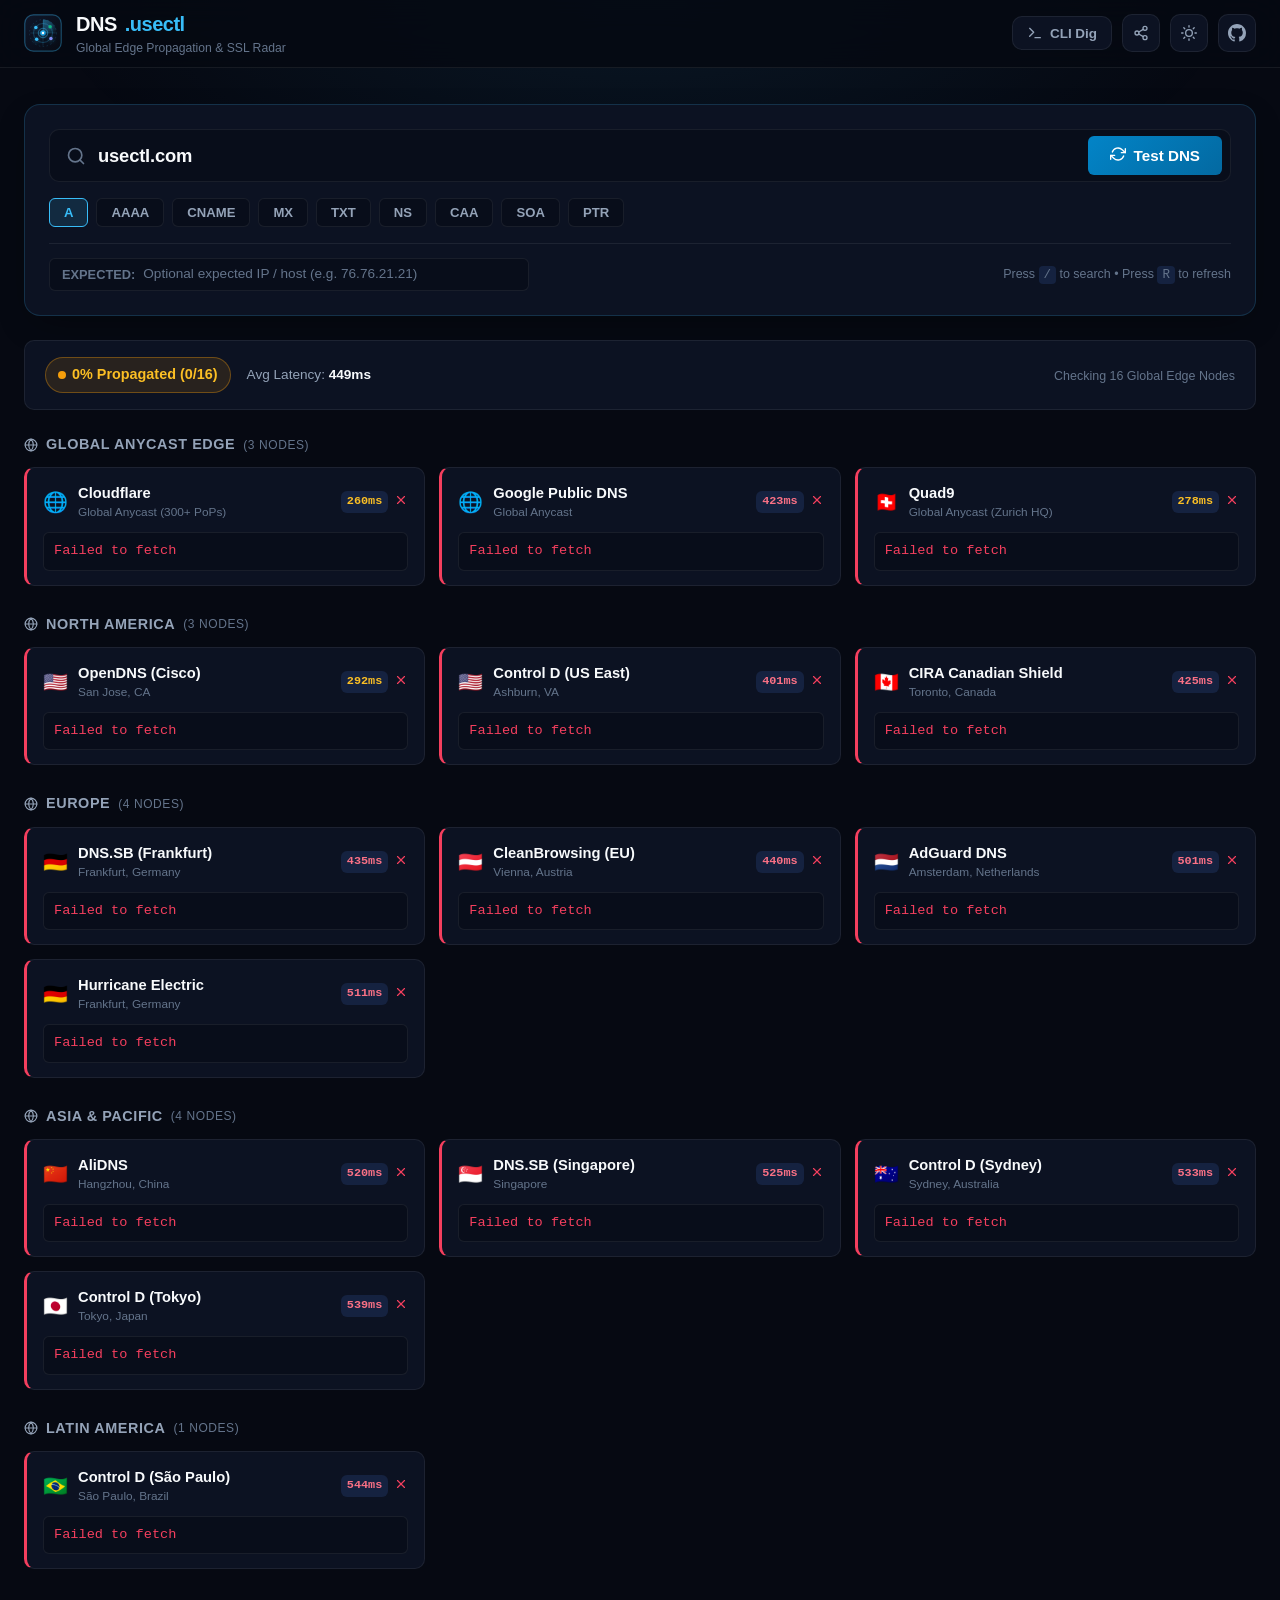
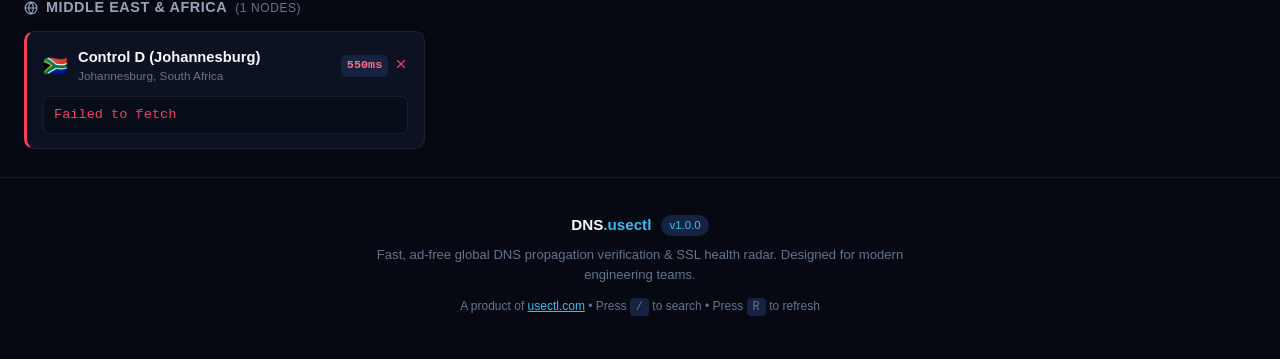
==== index.html @ 8febd4ed "feat: initial release of dns.usectl.com global DNS & SSL edge radar" ====
<!DOCTYPE html>
<html lang="en" data-theme="dark">
<head>
  <meta charset="UTF-8" />
  <meta name="viewport" content="width=device-width, initial-scale=1.0" />
  <meta http-equiv="X-UA-Compatible" content="IE=edge" />

  <!-- Primary Meta Tags -->
  <title>DNS.usectl.com ⚡ Global Edge DNS &amp; SSL Propagation Radar</title>
  <meta name="title" content="DNS.usectl.com ⚡ Global Edge DNS &amp; SSL Propagation Radar" />
  <meta name="description" content="Check global DNS propagation across 20+ edge resolvers in real-time. Ad-free, sub-200ms latency, A/AAAA/CNAME/MX/TXT support, expected value diffing, and SSL certificate health by usectl." />
  <meta name="keywords" content="dns propagation checker, global dns radar, doh client, whatsmydns alternative, ssl certificate checker, dnssec validator, dig online, usectl, devops tools" />
  <meta name="author" content="usectl" />
  <meta name="robots" content="index, follow, max-image-preview:large, max-snippet:-1, max-video-preview:-1" />
  <link rel="canonical" href="https://dns.usectl.com/" />

  <!-- Open Graph / Facebook / LinkedIn / Discord / Slack -->
  <meta property="og:type" content="website" />
  <meta property="og:url" content="https://dns.usectl.com/" />
  <meta property="og:site_name" content="DNS.usectl.com" />
  <meta property="og:title" content="DNS.usectl.com ⚡ Global Edge DNS &amp; SSL Propagation Radar" />
  <meta property="og:description" content="Ad-free, real-time global DNS propagation radar across 20+ edge resolvers with expected record diffing and SSL certificate monitoring." />
  <meta property="og:image" content="https://dns.usectl.com/og-image.png" />
  <meta property="og:image:secure_url" content="https://dns.usectl.com/og-image.png" />
  <meta property="og:image:type" content="image/png" />
  <meta property="og:image:width" content="1200" />
  <meta property="og:image:height" content="630" />
  <meta property="og:image:alt" content="DNS.usectl.com - Global Edge DNS &amp; SSL Radar" />
  <meta property="og:locale" content="en_US" />

  <!-- Twitter / X Cards -->
  <meta name="twitter:card" content="summary_large_image" />
  <meta name="twitter:url" content="https://dns.usectl.com/" />
  <meta name="twitter:site" content="@usectl" />
  <meta name="twitter:creator" content="@usectl" />
  <meta name="twitter:title" content="DNS.usectl.com ⚡ Global Edge DNS &amp; SSL Propagation Radar" />
  <meta name="twitter:description" content="Ad-free, real-time global DNS propagation radar across 20+ edge resolvers with expected record diffing and SSL certificate monitoring." />
  <meta name="twitter:image" content="https://dns.usectl.com/og-image.png" />
  <meta name="twitter:image:alt" content="DNS.usectl.com - Global Edge DNS &amp; SSL Radar" />

  <!-- Machine-Readable & AI Manifests -->
  <link rel="alternate" type="text/plain" href="https://dns.usectl.com/llms.txt" title="LLM Context Brief" />
  <link rel="alternate" type="text/markdown" href="https://dns.usectl.com/llms-full.txt" title="LLM Full Dataset" />
  <link rel="sitemap" type="application/xml" href="https://dns.usectl.com/sitemap.xml" />

  <!-- Schema.org JSON-LD Structured Data -->
  <script type="application/ld+json">
  {
    "@context": "https://schema.org",
    "@type": "WebApplication",
    "name": "DNS.usectl.com",
    "alternateName": "DNS Propagation Radar",
    "url": "https://dns.usectl.com/",
    "applicationCategory": "DeveloperApplication",
    "operatingSystem": "All",
    "description": "Zero-bloat global DNS propagation checker and SSL certificate health radar across 20+ edge resolvers worldwide.",
    "browserRequirements": "Requires JavaScript. Requires HTML5.",
    "offers": {
      "@type": "Offer",
      "price": "0",
      "priceCurrency": "USD"
    },
    "creator": {
      "@type": "Organization",
      "name": "usectl",
      "url": "https://usectl.com"
    }
  }
  </script>

  <!-- Theme & Mobile Icons -->
  <meta name="theme-color" media="(prefers-color-scheme: light)" content="#f8fafc" />
  <meta name="theme-color" media="(prefers-color-scheme: dark)" content="#060912" />
  <link rel="icon" type="image/svg+xml" href="./favicon.svg" />

  <!-- Stylesheets -->
  <link rel="stylesheet" href="./css/styles.css?v=1.0.0" />
  <link rel="stylesheet" href="./css/components.css?v=1.0.0" />
  <link rel="stylesheet" href="./css/animations.css?v=1.0.0" />
</head>
<body>
  <!-- Ambient Gradient Background -->
  <div class="bg-ambient-glow"></div>

  <!-- Noscript Fallback for Non-JS Parsers -->
  <noscript>
    <div style="max-width: 800px; margin: 40px auto; padding: 24px; font-family: sans-serif; line-height: 1.6;">
      <h1>DNS.usectl.com ⚡ Global Edge DNS &amp; SSL Radar</h1>
      <p>
        Real-time global DNS propagation radar across 20+ edge resolvers worldwide (Cloudflare, Google Public DNS, Quad9, OpenDNS, Control D, DNS.SB, and AdGuard).
        Supports A, AAAA, CNAME, MX, TXT, NS, CAA, SOA, and PTR records with expected value diffing and SSL certificate health checks.
      </p>
      <p>Part of the <a href="https://usectl.com">usectl.com</a> developer infrastructure suite.</p>
    </div>
  </noscript>

  <!-- Mount: Header Navigation -->
  <div id="header-mount"></div>

  <!-- Mount: Hero Search & Record Types -->
  <div id="search-mount"></div>

  <!-- Mount: Global Consensus Summary Bar -->
  <div id="consensus-mount"></div>

  <!-- Mount: Regional Resolver Grid -->
  <main class="main-content" id="grid-mount"></main>

  <!-- Mount: Modals (CLI & SSL Details) -->
  <div id="modal-mount"></div>

  <!-- Site Footer -->
  <footer style="margin-top: auto; border-top: 1px solid var(--border-subtle); padding: 36px 0 44px; text-align: center; font-size: 0.82rem; color: var(--text-dim); position: relative; z-index: 10;">
    <div class="container" style="display: flex; flex-direction: column; align-items: center; gap: 8px;">
      <div style="display: flex; align-items: center; gap: 10px;">
        <span style="font-weight: 800; color: var(--text-main); font-size: 0.95rem;">DNS<span style="color: var(--brand-cyan);">.usectl</span></span>
        <span style="background: var(--bg-surface); padding: 2px 8px; border-radius: 9999px; font-size: 0.72rem; color: var(--brand-cyan);">v1.0.0</span>
      </div>
      <p style="max-width: 540px; line-height: 1.5;">
        Fast, ad-free global DNS propagation verification &amp; SSL health radar. Designed for modern engineering teams.
      </p>
      <div style="font-size: 0.75rem; color: var(--text-dim); margin-top: 4px;">
        A product of <a href="https://usectl.com" target="_blank" rel="noopener" style="color: var(--brand-cyan); text-decoration: underline;">usectl.com</a> &bull; Press <kbd style="background: var(--bg-surface); padding: 2px 6px; border-radius: 4px; font-family: var(--font-mono);">/</kbd> to search &bull; Press <kbd style="background: var(--bg-surface); padding: 2px 6px; border-radius: 4px; font-family: var(--font-mono);">R</kbd> to refresh
      </div>
    </div>
  </footer>

  <!-- App Entrypoint -->
  <script type="module" src="./js/app.js?v=1.0.0"></script>
</body>
</html>
---- css/styles.css ----
/**
 * DNS.usectl.com - Design System Tokens & Base Styles
 */
:root {
  /* Color Palette - Dark Theme Default */
  --bg-page: #060912;
  --bg-card: #0c1222;
  --bg-card-hover: #111b33;
  --bg-surface: #152240;
  --bg-input: #080d1a;
  
  --border-subtle: rgba(255, 255, 255, 0.07);
  --border-color: rgba(56, 189, 248, 0.18);
  --border-focus: #38bdf8;
  
  /* Text */
  --text-main: #f8fafc;
  --text-muted: #94a3b8;
  --text-dim: #64748b;
  
  /* Brand & Accents */
  --brand-cyan: #38bdf8;
  --brand-cyan-glow: rgba(56, 189, 248, 0.25);
  --brand-indigo: #818cf8;
  --brand-emerald: #10b981;
  --brand-amber: #f59e0b;
  --brand-rose: #f43f5e;
  
  /* Status Indicators */
  --status-synced-bg: rgba(16, 185, 129, 0.12);
  --status-synced-border: rgba(16, 185, 129, 0.35);
  --status-synced-text: #34d399;
  
  --status-diff-bg: rgba(245, 158, 11, 0.12);
  --status-diff-border: rgba(245, 158, 11, 0.35);
  --status-diff-text: #fbbf24;
  
  --status-error-bg: rgba(244, 63, 94, 0.12);
  --status-error-border: rgba(244, 63, 94, 0.35);
  --status-error-text: #fb7185;

  /* Typography & Sizing */
  --font-sans: -apple-system, BlinkMacSystemFont, "Segoe UI", Roboto, "Helvetica Neue", sans-serif;
  --font-mono: ui-monospace, SFMono-Regular, Menlo, Monaco, Consolas, monospace;
  --radius-sm: 6px;
  --radius-md: 10px;
  --radius-lg: 16px;
  --radius-full: 9999px;
  
  /* Layout */
  --max-width: 1360px;
  --header-height: 68px;
}

[data-theme="light"] {
  --bg-page: #f8fafc;
  --bg-card: #ffffff;
  --bg-card-hover: #f1f5f9;
  --bg-surface: #e2e8f0;
  --bg-input: #ffffff;
  
  --border-subtle: #e2e8f0;
  --border-color: #cbd5e1;
  --border-focus: #0284c7;
  
  --text-main: #0f172a;
  --text-muted: #475569;
  --text-dim: #64748b;
  
  --brand-cyan: #0284c7;
  --brand-cyan-glow: rgba(2, 132, 199, 0.18);
  --brand-emerald: #059669;
  --brand-amber: #d97706;
  --brand-rose: #e11d48;
}

/* Reset & Box Sizing */
*, *::before, *::after {
  box-sizing: border-box;
  margin: 0;
  padding: 0;
}

body {
  background-color: var(--bg-page);
  color: var(--text-main);
  font-family: var(--font-sans);
  min-height: 100vh;
  display: flex;
  flex-direction: column;
  -webkit-font-smoothing: antialiased;
  -moz-osx-font-smoothing: grayscale;
  line-height: 1.5;
  overflow-x: hidden;
}

/* Ambient Background Glow */
.bg-ambient-glow {
  position: fixed;
  top: 0;
  left: 50%;
  transform: translateX(-50%);
  width: 100%;
  max-width: 1200px;
  height: 480px;
  background: radial-gradient(50% 50% at 50% 0%, rgba(56, 189, 248, 0.08) 0%, rgba(56, 189, 248, 0) 100%);
  pointer-events: none;
  z-index: 0;
}

/* Container */
.container {
  width: 100%;
  max-width: var(--max-width);
  margin-left: auto;
  margin-right: auto;
  padding-left: 24px;
  padding-right: 24px;
  position: relative;
  z-index: 1;
}

/* Links & Buttons Reset */
a {
  color: inherit;
  text-decoration: none;
}

button {
  font-family: inherit;
  border: none;
  background: none;
  cursor: pointer;
  color: inherit;
}

input {
  font-family: inherit;
  color: inherit;
  outline: none;
  border: none;
}
---- css/components.css ----
/**
 * DNS.usectl.com - UI Component Styles
 */

/* Site Header */
.site-header {
  position: sticky;
  top: 0;
  height: var(--header-height);
  background: rgba(6, 9, 18, 0.82);
  backdrop-filter: blur(16px);
  -webkit-backdrop-filter: blur(16px);
  border-bottom: 1px solid var(--border-subtle);
  z-index: 100;
  display: flex;
  align-items: center;
}

[data-theme="light"] .site-header {
  background: rgba(255, 255, 255, 0.88);
}

.site-header-inner {
  display: flex;
  align-items: center;
  justify-content: space-between;
  width: 100%;
}

.brand-group {
  display: flex;
  align-items: center;
  gap: 14px;
}

.brand-logo-wrap {
  display: flex;
  align-items: center;
  justify-content: center;
  transition: transform 0.2s cubic-bezier(0.16, 1, 0.3, 1);
}

.brand-logo-wrap:hover {
  transform: scale(1.05);
}

.brand-text {
  display: flex;
  flex-direction: column;
}

.brand-title {
  font-size: 1.25rem;
  font-weight: 800;
  letter-spacing: -0.025em;
  color: var(--text-main);
  display: flex;
  align-items: center;
  gap: 8px;
}

.brand-title .brand-accent {
  color: var(--brand-cyan);
}

.brand-subtitle {
  font-size: 0.76rem;
  color: var(--text-dim);
  font-weight: 500;
}

.header-actions {
  display: flex;
  align-items: center;
  gap: 10px;
}

.icon-btn {
  display: inline-flex;
  align-items: center;
  justify-content: center;
  width: 38px;
  height: 38px;
  border-radius: var(--radius-md);
  border: 1px solid var(--border-subtle);
  background: var(--bg-card);
  color: var(--text-muted);
  transition: all 0.15s ease;
}

.icon-btn:hover {
  color: var(--text-main);
  border-color: var(--border-color);
  background: var(--bg-card-hover);
}

.text-btn {
  display: inline-flex;
  align-items: center;
  gap: 7px;
  padding: 8px 14px;
  font-size: 0.84rem;
  font-weight: 600;
  border-radius: var(--radius-md);
  border: 1px solid var(--border-subtle);
  background: var(--bg-card);
  color: var(--text-muted);
  transition: all 0.15s ease;
}

.text-btn:hover {
  color: var(--text-main);
  border-color: var(--border-color);
  background: var(--bg-card-hover);
}

/* Hero Section & Search */
.hero-radar-strip {
  padding-top: 36px;
  padding-bottom: 24px;
}

.hero-search-card {
  background: var(--bg-card);
  border: 1px solid var(--border-color);
  border-radius: var(--radius-lg);
  padding: 24px;
  box-shadow: 0 12px 36px -12px rgba(0, 0, 0, 0.45);
  position: relative;
}

.search-input-row {
  display: flex;
  align-items: center;
  gap: 12px;
  background: var(--bg-input);
  border: 1.5px solid var(--border-subtle);
  border-radius: var(--radius-md);
  padding: 6px 8px 6px 16px;
  transition: border-color 0.2s, box-shadow 0.2s;
}

.search-input-row:focus-within {
  border-color: var(--border-focus);
  box-shadow: 0 0 0 3px var(--brand-cyan-glow);
}

.search-icon-wrap {
  color: var(--text-dim);
  display: flex;
  align-items: center;
}

.domain-input {
  flex: 1;
  font-size: 1.15rem;
  font-weight: 600;
  background: transparent;
  color: var(--text-main);
  letter-spacing: -0.01em;
}

.domain-input::placeholder {
  color: var(--text-dim);
  font-weight: 400;
}

.query-action-btn {
  display: inline-flex;
  align-items: center;
  gap: 8px;
  background: linear-gradient(135deg, #0284c7 0%, #0369a1 100%);
  color: #ffffff;
  padding: 10px 22px;
  border-radius: var(--radius-sm);
  font-weight: 600;
  font-size: 0.95rem;
  transition: all 0.2s;
}

.query-action-btn:hover {
  background: linear-gradient(135deg, #0ea5e9 0%, #0284c7 100%);
  box-shadow: 0 0 16px var(--brand-cyan-glow);
}

/* Record Type Selector Pills */
.record-types-row {
  display: flex;
  align-items: center;
  gap: 8px;
  flex-wrap: wrap;
  margin-top: 16px;
}

.record-type-pill {
  padding: 6px 14px;
  font-size: 0.82rem;
  font-weight: 700;
  border-radius: var(--radius-sm);
  border: 1px solid var(--border-subtle);
  background: var(--bg-input);
  color: var(--text-muted);
  cursor: pointer;
  transition: all 0.15s ease;
}

.record-type-pill:hover {
  color: var(--text-main);
  border-color: var(--border-color);
}

.record-type-pill.active {
  background: rgba(56, 189, 248, 0.14);
  border-color: var(--brand-cyan);
  color: var(--brand-cyan);
}

/* Expected Value Row */
.expected-toggle-row {
  display: flex;
  align-items: center;
  justify-content: space-between;
  margin-top: 16px;
  padding-top: 14px;
  border-top: 1px solid var(--border-subtle);
}

.expected-input-wrap {
  display: flex;
  align-items: center;
  gap: 8px;
  flex: 1;
  max-width: 480px;
  background: var(--bg-input);
  border: 1px solid var(--border-subtle);
  border-radius: var(--radius-sm);
  padding: 6px 12px;
}

.expected-input-wrap input {
  flex: 1;
  background: transparent;
  font-family: var(--font-mono);
  font-size: 0.85rem;
  color: var(--text-main);
}

.expected-input-wrap input::placeholder {
  color: var(--text-dim);
  font-family: var(--font-sans);
}

/* Consensus Summary Bar */
.consensus-summary-card {
  background: var(--bg-card);
  border: 1px solid var(--border-subtle);
  border-radius: var(--radius-md);
  padding: 16px 20px;
  margin-bottom: 24px;
  display: flex;
  align-items: center;
  justify-content: space-between;
  flex-wrap: wrap;
  gap: 16px;
}

.consensus-left {
  display: flex;
  align-items: center;
  gap: 16px;
}

.consensus-badge {
  display: inline-flex;
  align-items: center;
  gap: 6px;
  padding: 6px 12px;
  border-radius: var(--radius-full);
  font-weight: 700;
  font-size: 0.9rem;
}

.consensus-badge.synced {
  background: var(--status-synced-bg);
  border: 1px solid var(--status-synced-border);
  color: var(--status-synced-text);
}

.consensus-badge.partial {
  background: var(--status-diff-bg);
  border: 1px solid var(--status-diff-border);
  color: var(--status-diff-text);
}

.consensus-badge.idle {
  background: rgba(255, 255, 255, 0.05);
  border: 1px solid var(--border-subtle);
  color: var(--text-muted);
}

.consensus-stats {
  display: flex;
  align-items: center;
  gap: 18px;
  font-size: 0.85rem;
  color: var(--text-muted);
}

.consensus-stats strong {
  color: var(--text-main);
}

.ssl-pill {
  display: inline-flex;
  align-items: center;
  gap: 6px;
  padding: 5px 12px;
  border-radius: var(--radius-full);
  font-size: 0.82rem;
  font-weight: 600;
  background: rgba(56, 189, 248, 0.1);
  border: 1px solid rgba(56, 189, 248, 0.3);
  color: var(--brand-cyan);
  cursor: pointer;
  transition: all 0.15s ease;
}

.ssl-pill:hover {
  background: rgba(56, 189, 248, 0.18);
  border-color: var(--brand-cyan);
}

/* Resolver Region Groups */
.region-group {
  margin-bottom: 28px;
}

.region-header {
  display: flex;
  align-items: center;
  gap: 8px;
  margin-bottom: 12px;
  font-size: 0.9rem;
  font-weight: 700;
  color: var(--text-muted);
  text-transform: uppercase;
  letter-spacing: 0.04em;
}

.resolvers-grid {
  display: grid;
  grid-template-columns: repeat(auto-fill, minmax(310px, 1fr));
  gap: 14px;
}

/* Resolver Card */
.resolver-card {
  background: var(--bg-card);
  border: 1px solid var(--border-subtle);
  border-radius: var(--radius-md);
  padding: 14px 16px;
  display: flex;
  flex-direction: column;
  gap: 10px;
  transition: all 0.2s cubic-bezier(0.16, 1, 0.3, 1);
  position: relative;
}

.resolver-card:hover {
  border-color: var(--border-color);
  background: var(--bg-card-hover);
  transform: translateY(-1px);
}

.resolver-card.is-matched {
  border-left: 3px solid var(--brand-emerald);
}

.resolver-card.is-differing {
  border-left: 3px solid var(--brand-amber);
}

.resolver-card.is-error {
  border-left: 3px solid var(--brand-rose);
}

.resolver-card-top {
  display: flex;
  align-items: center;
  justify-content: space-between;
}

.resolver-info {
  display: flex;
  align-items: center;
  gap: 10px;
}

.resolver-flag {
  font-size: 1.25rem;
  line-height: 1;
}

.resolver-title-col {
  display: flex;
  flex-direction: column;
}

.resolver-name {
  font-size: 0.92rem;
  font-weight: 700;
  color: var(--text-main);
}

.resolver-location {
  font-size: 0.74rem;
  color: var(--text-dim);
}

.resolver-meta-badges {
  display: flex;
  align-items: center;
  gap: 6px;
}

.latency-badge {
  font-size: 0.74rem;
  font-family: var(--font-mono);
  font-weight: 600;
  padding: 2px 6px;
  border-radius: var(--radius-sm);
  background: var(--bg-surface);
  color: var(--text-muted);
}

.latency-badge.fast {
  color: #34d399;
}
.latency-badge.medium {
  color: #fbbf24;
}
.latency-badge.slow {
  color: #fb7185;
}

.resolver-card-bottom {
  display: flex;
  flex-direction: column;
  gap: 4px;
  background: var(--bg-input);
  border: 1px solid var(--border-subtle);
  border-radius: var(--radius-sm);
  padding: 8px 10px;
}

.record-val-row {
  display: flex;
  align-items: center;
  justify-content: space-between;
  gap: 8px;
  font-family: var(--font-mono);
  font-size: 0.85rem;
}

.record-val-text {
  color: var(--text-main);
  word-break: break-all;
  user-select: all;
}

.record-ttl {
  font-size: 0.72rem;
  color: var(--text-dim);
  white-space: nowrap;
}

/* Modals */
.modal-backdrop {
  position: fixed;
  inset: 0;
  background: rgba(0, 0, 0, 0.65);
  backdrop-filter: blur(8px);
  z-index: 200;
  display: flex;
  align-items: center;
  justify-content: center;
  padding: 20px;
}

.modal-content {
  background: var(--bg-card);
  border: 1px solid var(--border-color);
  border-radius: var(--radius-lg);
  max-width: 640px;
  width: 100%;
  padding: 28px;
  box-shadow: 0 20px 48px -12px rgba(0, 0, 0, 0.75);
  display: flex;
  flex-direction: column;
  gap: 20px;
}

.modal-header {
  display: flex;
  align-items: center;
  justify-content: space-between;
}

.modal-title {
  font-size: 1.2rem;
  font-weight: 800;
}

.modal-close-btn {
  color: var(--text-muted);
  cursor: pointer;
  padding: 4px;
}

.modal-close-btn:hover {
  color: var(--text-main);
}

.cli-snippet-block {
  background: var(--bg-input);
  border: 1px solid var(--border-subtle);
  border-radius: var(--radius-sm);
  padding: 12px 14px;
  display: flex;
  align-items: center;
  justify-content: space-between;
  gap: 12px;
  font-family: var(--font-mono);
  font-size: 0.84rem;
  color: var(--brand-cyan);
}

/* Responsive adjustments */
@media (max-width: 768px) {
  .hero-search-card {
    padding: 16px;
  }
  .search-input-row {
    flex-wrap: wrap;
  }
  .query-action-btn {
    width: 100%;
    justify-content: center;
  }
  .resolvers-grid {
    grid-template-columns: 1fr;
  }
}
---- css/animations.css ----
/**
 * DNS.usectl.com - Micro-Animations & Radar Sweep Effects
 */

@keyframes pulseGlow {
  0% {
    transform: scale(0.95);
    box-shadow: 0 0 0 0 rgba(56, 189, 248, 0.4);
  }
  70% {
    transform: scale(1);
    box-shadow: 0 0 0 8px rgba(56, 189, 248, 0);
  }
  100% {
    transform: scale(0.95);
    box-shadow: 0 0 0 0 rgba(56, 189, 248, 0);
  }
}

.radar-live-dot {
  width: 8px;
  height: 8px;
  background-color: var(--brand-emerald);
  border-radius: 50%;
  display: inline-block;
  animation: pulseGlow 2s infinite cubic-bezier(0.4, 0, 0.6, 1);
}

@keyframes spin {
  from {
    transform: rotate(0deg);
  }
  to {
    transform: rotate(360deg);
  }
}

.is-spinning {
  animation: spin 1s linear infinite;
}

@keyframes shimmer {
  0% {
    background-position: -200% 0;
  }
  100% {
    background-position: 200% 0;
  }
}

.skeleton-loading {
  background: linear-gradient(
    90deg,
    rgba(255, 255, 255, 0.03) 25%,
    rgba(255, 255, 255, 0.08) 50%,
    rgba(255, 255, 255, 0.03) 75%
  );
  background-size: 200% 100%;
  animation: shimmer 1.5s infinite;
  border-radius: var(--radius-sm);
  color: transparent !important;
}

@keyframes fadeIn {
  from {
    opacity: 0;
    transform: translateY(4px);
  }
  to {
    opacity: 1;
    transform: translateY(0);
  }
}

.fade-in {
  animation: fadeIn 0.25s cubic-bezier(0.16, 1, 0.3, 1) forwards;
}
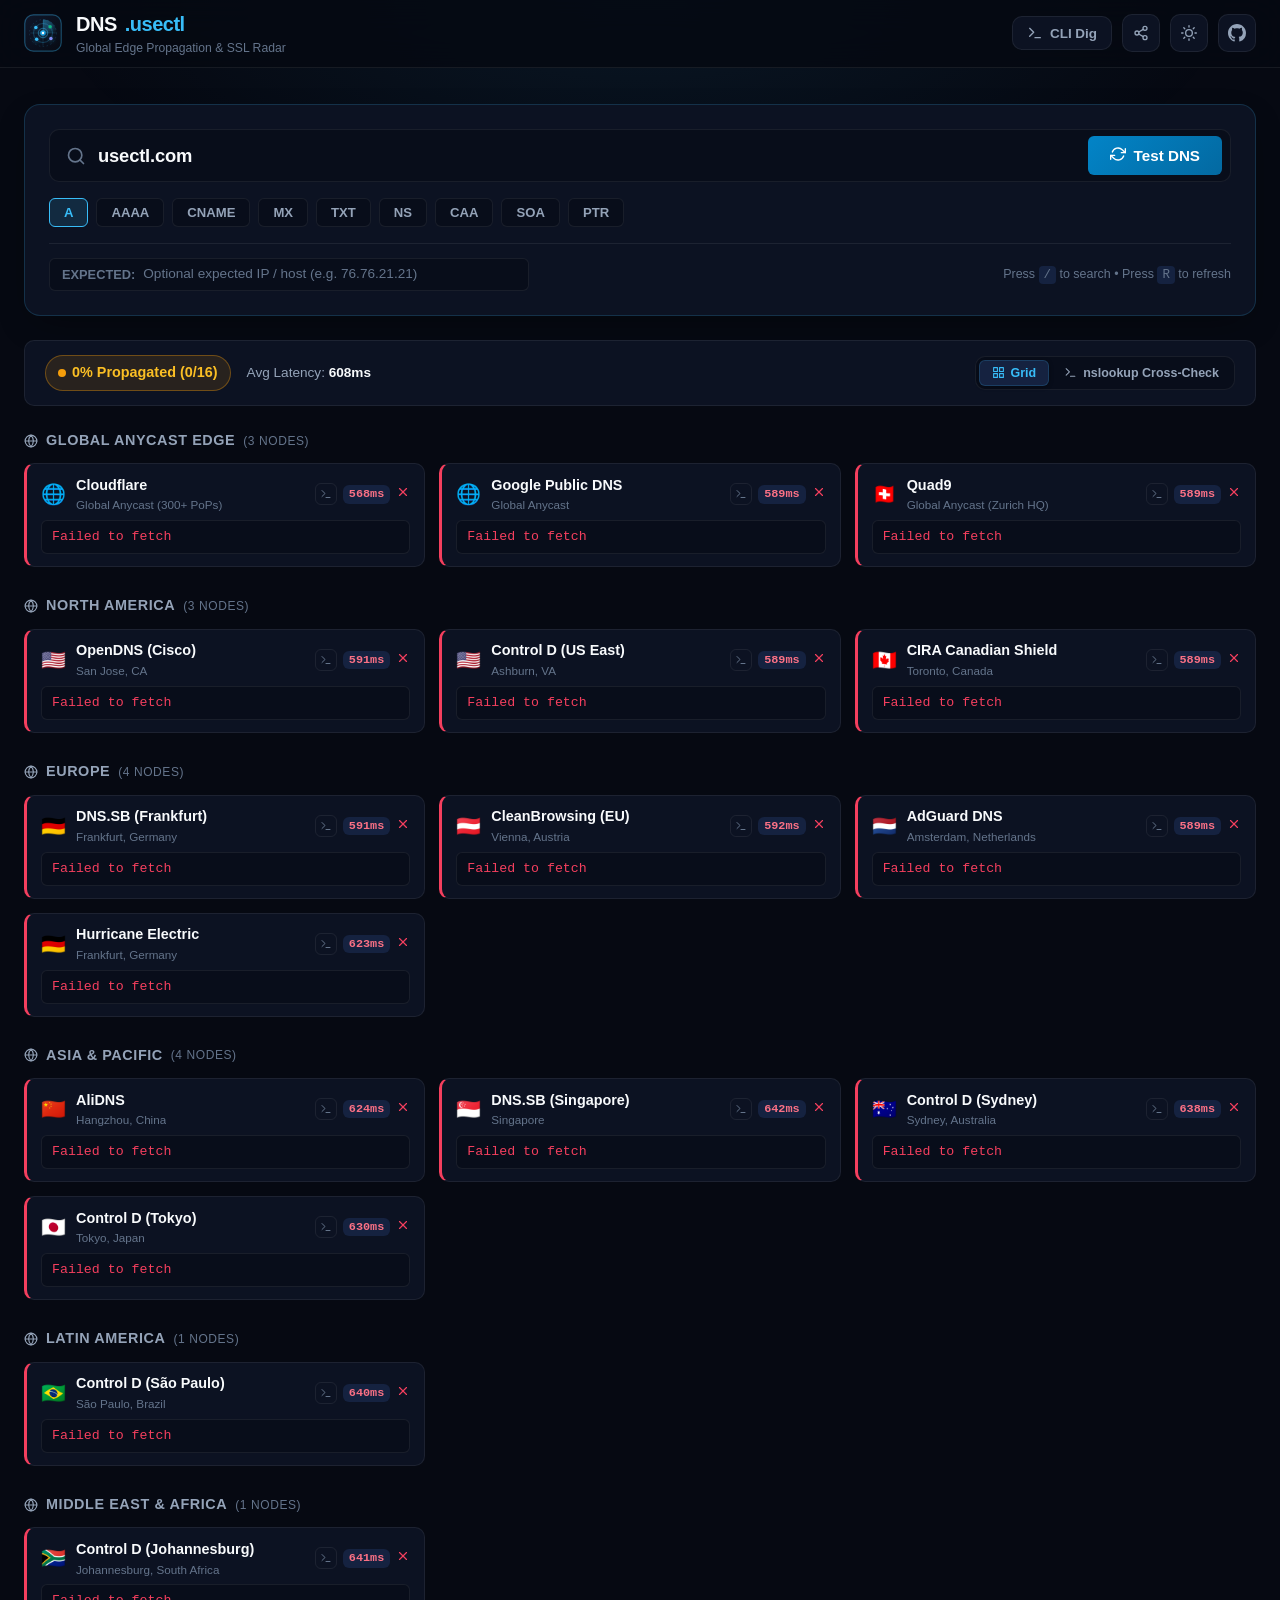
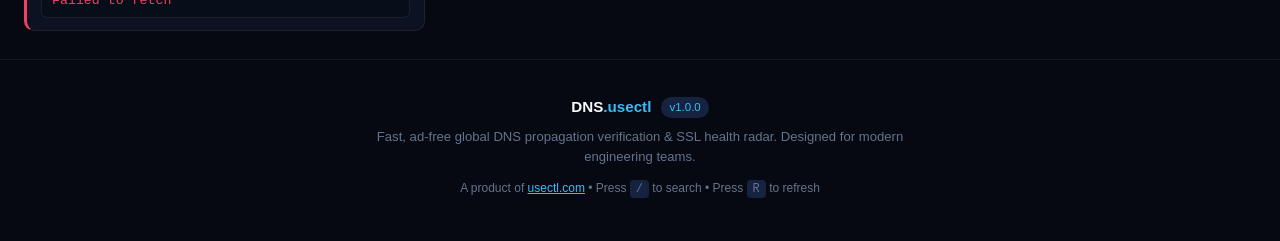
==== commit a1a0d01f: "feat: enhance SEO, OpenGraph card with live terminal preview, Schema.org FAQ, and AI manifests" ====
--- a/index.html
+++ b/index.html
@@ -6,10 +6,10 @@
   <meta http-equiv="X-UA-Compatible" content="IE=edge" />
 
   <!-- Primary Meta Tags -->
-  <title>DNS.usectl.com ⚡ Global Edge DNS &amp; SSL Propagation Radar</title>
-  <meta name="title" content="DNS.usectl.com ⚡ Global Edge DNS &amp; SSL Propagation Radar" />
-  <meta name="description" content="Check global DNS propagation across 20+ edge resolvers in real-time. Ad-free, sub-200ms latency, A/AAAA/CNAME/MX/TXT support, expected value diffing, and SSL certificate health by usectl." />
-  <meta name="keywords" content="dns propagation checker, global dns radar, doh client, whatsmydns alternative, ssl certificate checker, dnssec validator, dig online, usectl, devops tools" />
+  <title>DNS.usectl.com ⚡ Global DNS Radar &amp; nslookup Cross-Check</title>
+  <meta name="title" content="DNS.usectl.com ⚡ Global DNS Radar &amp; nslookup Cross-Check" />
+  <meta name="description" content="Real-time global DNS propagation radar &amp; nslookup cross-check across 16+ edge resolvers worldwide. Ad-free, sub-50ms latency, expected record diffing, and SSL certificate health by usectl." />
+  <meta name="keywords" content="dns propagation checker, nslookup online, dig online, global dns radar, doh client, whatsmydns alternative, ssl certificate checker, dnssec validator, edns0, dns troubleshooting, usectl, devops tools" />
   <meta name="author" content="usectl" />
   <meta name="robots" content="index, follow, max-image-preview:large, max-snippet:-1, max-video-preview:-1" />
   <link rel="canonical" href="https://dns.usectl.com/" />
@@ -18,14 +18,14 @@
   <meta property="og:type" content="website" />
   <meta property="og:url" content="https://dns.usectl.com/" />
   <meta property="og:site_name" content="DNS.usectl.com" />
-  <meta property="og:title" content="DNS.usectl.com ⚡ Global Edge DNS &amp; SSL Propagation Radar" />
-  <meta property="og:description" content="Ad-free, real-time global DNS propagation radar across 20+ edge resolvers with expected record diffing and SSL certificate monitoring." />
+  <meta property="og:title" content="DNS.usectl.com ⚡ Global DNS Radar &amp; nslookup Cross-Check" />
+  <meta property="og:description" content="Ad-free, real-time global DNS propagation radar &amp; nslookup cross-check across 16+ edge resolvers with expected record diffing and SSL certificate monitoring." />
   <meta property="og:image" content="https://dns.usectl.com/og-image.png" />
   <meta property="og:image:secure_url" content="https://dns.usectl.com/og-image.png" />
   <meta property="og:image:type" content="image/png" />
   <meta property="og:image:width" content="1200" />
   <meta property="og:image:height" content="630" />
-  <meta property="og:image:alt" content="DNS.usectl.com - Global Edge DNS &amp; SSL Radar" />
+  <meta property="og:image:alt" content="DNS.usectl.com - Global Edge DNS Radar &amp; nslookup Cross-Check" />
   <meta property="og:locale" content="en_US" />
 
   <!-- Twitter / X Cards -->
@@ -33,38 +33,90 @@
   <meta name="twitter:url" content="https://dns.usectl.com/" />
   <meta name="twitter:site" content="@usectl" />
   <meta name="twitter:creator" content="@usectl" />
-  <meta name="twitter:title" content="DNS.usectl.com ⚡ Global Edge DNS &amp; SSL Propagation Radar" />
-  <meta name="twitter:description" content="Ad-free, real-time global DNS propagation radar across 20+ edge resolvers with expected record diffing and SSL certificate monitoring." />
+  <meta name="twitter:title" content="DNS.usectl.com ⚡ Global DNS Radar &amp; nslookup Cross-Check" />
+  <meta name="twitter:description" content="Ad-free, real-time global DNS propagation radar &amp; nslookup cross-check across 16+ edge resolvers with expected record diffing and SSL certificate monitoring." />
   <meta name="twitter:image" content="https://dns.usectl.com/og-image.png" />
-  <meta name="twitter:image:alt" content="DNS.usectl.com - Global Edge DNS &amp; SSL Radar" />
+  <meta name="twitter:image:alt" content="DNS.usectl.com - Global Edge DNS Radar &amp; nslookup Cross-Check" />
 
   <!-- Machine-Readable & AI Manifests -->
   <link rel="alternate" type="text/plain" href="https://dns.usectl.com/llms.txt" title="LLM Context Brief" />
   <link rel="alternate" type="text/markdown" href="https://dns.usectl.com/llms-full.txt" title="LLM Full Dataset" />
   <link rel="sitemap" type="application/xml" href="https://dns.usectl.com/sitemap.xml" />
 
-  <!-- Schema.org JSON-LD Structured Data -->
+  <!-- Schema.org JSON-LD Structured Data (WebApplication & FAQPage) -->
   <script type="application/ld+json">
   {
     "@context": "https://schema.org",
-    "@type": "WebApplication",
-    "name": "DNS.usectl.com",
-    "alternateName": "DNS Propagation Radar",
-    "url": "https://dns.usectl.com/",
-    "applicationCategory": "DeveloperApplication",
-    "operatingSystem": "All",
-    "description": "Zero-bloat global DNS propagation checker and SSL certificate health radar across 20+ edge resolvers worldwide.",
-    "browserRequirements": "Requires JavaScript. Requires HTML5.",
-    "offers": {
-      "@type": "Offer",
-      "price": "0",
-      "priceCurrency": "USD"
-    },
-    "creator": {
-      "@type": "Organization",
-      "name": "usectl",
-      "url": "https://usectl.com"
-    }
+    "@graph": [
+      {
+        "@type": "WebApplication",
+        "@id": "https://dns.usectl.com/#app",
+        "name": "DNS.usectl.com",
+        "alternateName": "Global DNS Propagation Radar & nslookup Cross-Check",
+        "url": "https://dns.usectl.com/",
+        "applicationCategory": "DeveloperApplication",
+        "operatingSystem": "All",
+        "description": "Ad-free global DNS propagation checker and live nslookup cross-check workstation across 16+ edge resolvers worldwide with SSL certificate health.",
+        "browserRequirements": "Requires JavaScript. Requires HTML5.",
+        "image": "https://dns.usectl.com/og-image.png",
+        "featureList": [
+          "Live nslookup and dig terminal workstation",
+          "16+ global edge resolvers across Anycast, NA, Europe, and APAC",
+          "UDP 53 raw socket engine with RFC 6891 EDNS0 support",
+          "Expected value diffing to detect stale cached records",
+          "Consensus clustering matrix to spot propagation latency splits",
+          "Zero-dependency SSL/TLS certificate health and expiration inspector"
+        ],
+        "offers": {
+          "@type": "Offer",
+          "price": "0",
+          "priceCurrency": "USD"
+        },
+        "creator": {
+          "@type": "Organization",
+          "name": "usectl",
+          "url": "https://usectl.com"
+        }
+      },
+      {
+        "@type": "FAQPage",
+        "@id": "https://dns.usectl.com/#faq",
+        "mainEntity": [
+          {
+            "@type": "Question",
+            "name": "How do I check global DNS propagation?",
+            "acceptedAnswer": {
+              "@type": "Answer",
+              "text": "Enter your domain and record type in DNS.usectl.com. The tool queries 16+ global Anycast and regional edge resolvers simultaneously using high-speed UDP 53 sockets and DoH to verify resolution worldwide."
+            }
+          },
+          {
+            "@type": "Question",
+            "name": "What is the nslookup Cross-Check view?",
+            "acceptedAnswer": {
+              "@type": "Answer",
+              "text": "The nslookup Cross-Check view is a developer-first split workstation that displays authentic terminal-formatted nslookup and dig outputs side-by-side with automatic consensus clustering to identify diverging nodes."
+            }
+          },
+          {
+            "@type": "Question",
+            "name": "What DNS record types are supported?",
+            "acceptedAnswer": {
+              "@type": "Answer",
+              "text": "DNS.usectl.com supports A, AAAA, CNAME, MX, TXT, NS, CAA, SOA, and PTR records with real-time expected value matching and remaining TTL counters."
+            }
+          },
+          {
+            "@type": "Question",
+            "name": "How does SSL certificate inspection work?",
+            "acceptedAnswer": {
+              "@type": "Answer",
+              "text": "DNS.usectl.com performs a direct TLS handshake with your domain to inspect certificate validity, remaining days before expiration, issuing CA authority, SAN domains, and cipher suites."
+            }
+          }
+        ]
+      }
+    ]
   }
   </script>
 
@@ -82,15 +134,71 @@
   <!-- Ambient Gradient Background -->
   <div class="bg-ambient-glow"></div>
 
-  <!-- Noscript Fallback for Non-JS Parsers -->
+  <!-- Semantic Noscript Fallback for Search Crawlers and Non-JS Clients -->
   <noscript>
-    <div style="max-width: 800px; margin: 40px auto; padding: 24px; font-family: sans-serif; line-height: 1.6;">
-      <h1>DNS.usectl.com ⚡ Global Edge DNS &amp; SSL Radar</h1>
+    <div style="max-width: 860px; margin: 40px auto; padding: 32px; font-family: -apple-system, BlinkMacSystemFont, 'Segoe UI', Roboto, sans-serif; line-height: 1.6; color: #334155;">
+      <h1>DNS.usectl.com ⚡ Global Edge DNS Radar &amp; nslookup Cross-Check</h1>
       <p>
-        Real-time global DNS propagation radar across 20+ edge resolvers worldwide (Cloudflare, Google Public DNS, Quad9, OpenDNS, Control D, DNS.SB, and AdGuard).
-        Supports A, AAAA, CNAME, MX, TXT, NS, CAA, SOA, and PTR records with expected value diffing and SSL certificate health checks.
+        <strong>DNS.usectl.com</strong> is a zero-bloat, ad-free global DNS propagation verification engine and live nslookup cross-check workstation.
+        Verify DNS records across 16+ edge resolvers worldwide in sub-50ms latency.
       </p>
-      <p>Part of the <a href="https://usectl.com">usectl.com</a> developer infrastructure suite.</p>
+
+      <h2>Supported DNS Record Types</h2>
+      <ul>
+        <li><strong>A</strong>: IPv4 host address mapping</li>
+        <li><strong>AAAA</strong>: IPv6 128-bit address mapping</li>
+        <li><strong>CNAME</strong>: Canonical name alias redirection</li>
+        <li><strong>MX</strong>: Mail exchange server routing with priority weights</li>
+        <li><strong>TXT</strong>: SPF, DKIM, DMARC validation, and domain verification tokens</li>
+        <li><strong>NS</strong>: Authoritative nameserver delegation</li>
+        <li><strong>CAA</strong>: Certificate Authority Authorization policy flags</li>
+        <li><strong>SOA</strong>: Zone administrative metadata, serial numbers, and expiry timers</li>
+        <li><strong>PTR</strong>: Reverse DNS in-addr.arpa lookup</li>
+      </ul>
+
+      <h2>Global Edge Resolvers Monitored in Real-Time</h2>
+      <table border="1" cellpadding="8" cellspacing="0" style="width: 100%; border-collapse: collapse; margin-top: 12px;">
+        <thead>
+          <tr style="background: #f1f5f9;">
+            <th>Resolver</th>
+            <th>IP Address</th>
+            <th>Location</th>
+            <th>Protocol</th>
+          </tr>
+        </thead>
+        <tbody>
+          <tr><td>Cloudflare</td><td>1.1.1.1</td><td>Global Anycast (300+ PoPs)</td><td>UDP 53 / DoH</td></tr>
+          <tr><td>Google Public DNS</td><td>8.8.8.8</td><td>Global Anycast</td><td>UDP 53 / DoH</td></tr>
+          <tr><td>Quad9</td><td>9.9.9.9</td><td>Global Anycast (Zurich HQ)</td><td>UDP 53 / DoH</td></tr>
+          <tr><td>OpenDNS (Cisco)</td><td>208.67.222.222</td><td>San Jose, CA</td><td>UDP 53 / DoH</td></tr>
+          <tr><td>Control D</td><td>76.76.2.0</td><td>Ashburn, VA</td><td>UDP 53 / DoH</td></tr>
+          <tr><td>CIRA Canadian Shield</td><td>149.112.121.10</td><td>Toronto, Canada</td><td>UDP 53 / DoH</td></tr>
+          <tr><td>DNS.SB</td><td>185.222.222.222</td><td>Frankfurt, Germany</td><td>UDP 53 / DoH</td></tr>
+          <tr><td>CleanBrowsing</td><td>185.228.168.9</td><td>Vienna, Austria</td><td>UDP 53 / DoH</td></tr>
+          <tr><td>AdGuard DNS</td><td>94.140.14.14</td><td>Amsterdam, Netherlands</td><td>UDP 53 / DoH</td></tr>
+          <tr><td>Hurricane Electric</td><td>74.82.42.42</td><td>Frankfurt, Germany</td><td>UDP 53 / DoH</td></tr>
+          <tr><td>AliDNS</td><td>223.5.5.5</td><td>Hangzhou, China</td><td>UDP 53 / DoH</td></tr>
+          <tr><td>DNS.SB (Singapore)</td><td>185.222.222.222</td><td>Singapore</td><td>UDP 53 / DoH</td></tr>
+          <tr><td>Control D (Tokyo)</td><td>76.76.2.0</td><td>Tokyo, Japan</td><td>UDP 53 / DoH</td></tr>
+          <tr><td>Control D (Sydney)</td><td>76.76.2.0</td><td>Sydney, Australia</td><td>UDP 53 / DoH</td></tr>
+        </tbody>
+      </table>
+
+      <h2>CLI nslookup &amp; dig Cheat Sheet</h2>
+      <pre><code># Query A record with nslookup
+nslookup -type=A usectl.com 1.1.1.1
+
+# Query MX records via Google
+nslookup -type=MX usectl.com 8.8.8.8
+
+# Query TXT records with dig
+dig +short TXT usectl.com @1.1.1.1</code></pre>
+
+      <p>
+        Machine documentation: <a href="https://dns.usectl.com/llms.txt">llms.txt</a> &bull;
+        Full Reference: <a href="https://dns.usectl.com/llms-full.txt">llms-full.txt</a> &bull;
+        Part of the <a href="https://usectl.com">usectl.com</a> developer infrastructure suite.
+      </p>
     </div>
   </noscript>
 
--- a/css/components.css
+++ b/css/components.css
@@ -255,13 +255,15 @@
   background: var(--bg-card);
   border: 1px solid var(--border-subtle);
   border-radius: var(--radius-md);
-  padding: 16px 20px;
+  padding: 14px 20px;
   margin-bottom: 24px;
+  min-height: 64px;
   display: flex;
   align-items: center;
   justify-content: space-between;
   flex-wrap: wrap;
   gap: 16px;
+  box-sizing: border-box;
 }
 
 .consensus-left {
@@ -278,6 +280,7 @@
   border-radius: var(--radius-full);
   font-weight: 700;
   font-size: 0.9rem;
+  white-space: nowrap;
 }
 
 .consensus-badge.synced {
@@ -323,6 +326,7 @@
   color: var(--brand-cyan);
   cursor: pointer;
   transition: all 0.15s ease;
+  white-space: nowrap;
 }
 
 .ssl-pill:hover {
@@ -353,75 +357,124 @@
   gap: 14px;
 }
 
-/* Resolver Card */
+/* Resolver Card - Fixed Geometry (Zero Jumping) */
 .resolver-card {
   background: var(--bg-card);
   border: 1px solid var(--border-subtle);
+  border-left: 3px solid transparent;
   border-radius: var(--radius-md);
-  padding: 14px 16px;
-  display: flex;
-  flex-direction: column;
-  gap: 10px;
-  transition: all 0.2s cubic-bezier(0.16, 1, 0.3, 1);
+  padding: 12px 14px;
+  display: flex;
+  flex-direction: column;
+  justify-content: space-between;
+  height: 104px;
+  min-height: 104px;
+  max-height: 104px;
+  box-sizing: border-box;
+  transition: border-color 0.2s ease, background-color 0.2s ease, box-shadow 0.2s ease;
   position: relative;
+  overflow: hidden;
 }
 
 .resolver-card:hover {
   border-color: var(--border-color);
   background: var(--bg-card-hover);
-  transform: translateY(-1px);
 }
 
 .resolver-card.is-matched {
-  border-left: 3px solid var(--brand-emerald);
+  border-left-color: var(--brand-emerald);
 }
 
 .resolver-card.is-differing {
-  border-left: 3px solid var(--brand-amber);
+  border-left-color: var(--brand-amber);
 }
 
 .resolver-card.is-error {
-  border-left: 3px solid var(--brand-rose);
+  border-left-color: var(--brand-rose);
+}
+
+.resolver-card.is-probing {
+  opacity: 0.85;
 }
 
 .resolver-card-top {
   display: flex;
   align-items: center;
   justify-content: space-between;
+  height: 36px;
+  min-height: 36px;
 }
 
 .resolver-info {
   display: flex;
   align-items: center;
   gap: 10px;
+  overflow: hidden;
 }
 
 .resolver-flag {
   font-size: 1.25rem;
   line-height: 1;
+  flex-shrink: 0;
 }
 
 .resolver-title-col {
   display: flex;
   flex-direction: column;
+  overflow: hidden;
 }
 
 .resolver-name {
-  font-size: 0.92rem;
+  font-size: 0.9rem;
   font-weight: 700;
   color: var(--text-main);
+  white-space: nowrap;
+  overflow: hidden;
+  text-overflow: ellipsis;
 }
 
 .resolver-location {
-  font-size: 0.74rem;
-  color: var(--text-dim);
+  font-size: 0.73rem;
+  color: var(--text-dim);
+  white-space: nowrap;
+  overflow: hidden;
+  text-overflow: ellipsis;
 }
 
 .resolver-meta-badges {
   display: flex;
   align-items: center;
+  justify-content: flex-end;
   gap: 6px;
-}
+  min-width: 96px;
+  flex-shrink: 0;
+}
+
+.btn-card-nslookup {
+  width: 22px;
+  height: 22px;
+  display: inline-flex;
+  align-items: center;
+  justify-content: center;
+  background: transparent;
+  border: 1px solid var(--border-subtle);
+  border-radius: var(--radius-sm);
+  color: var(--text-dim);
+  cursor: pointer;
+  transition: all 0.15s ease;
+  padding: 0;
+}
+
+.btn-card-nslookup:hover {
+  color: var(--brand-cyan);
+  border-color: var(--brand-cyan);
+  background: rgba(56, 189, 248, 0.12);
+}
+
+.resolver-info {
+  cursor: pointer;
+}
+
 
 .latency-badge {
   font-size: 0.74rem;
@@ -431,6 +484,7 @@
   border-radius: var(--radius-sm);
   background: var(--bg-surface);
   color: var(--text-muted);
+  line-height: 1.2;
 }
 
 .latency-badge.fast {
@@ -445,12 +499,22 @@
 
 .resolver-card-bottom {
   display: flex;
-  flex-direction: column;
-  gap: 4px;
+  align-items: center;
+  height: 34px;
+  min-height: 34px;
+  max-height: 34px;
   background: var(--bg-input);
   border: 1px solid var(--border-subtle);
   border-radius: var(--radius-sm);
-  padding: 8px 10px;
+  padding: 0 10px;
+  box-sizing: border-box;
+  cursor: pointer;
+  transition: background-color 0.15s ease;
+  overflow: hidden;
+}
+
+.resolver-card-bottom:hover {
+  background: rgba(255, 255, 255, 0.04);
 }
 
 .record-val-row {
@@ -458,20 +522,26 @@
   align-items: center;
   justify-content: space-between;
   gap: 8px;
+  width: 100%;
   font-family: var(--font-mono);
-  font-size: 0.85rem;
+  font-size: 0.83rem;
+  overflow: hidden;
 }
 
 .record-val-text {
   color: var(--text-main);
-  word-break: break-all;
+  white-space: nowrap;
+  overflow: hidden;
+  text-overflow: ellipsis;
   user-select: all;
+  flex: 1;
 }
 
 .record-ttl {
   font-size: 0.72rem;
   color: var(--text-dim);
   white-space: nowrap;
+  flex-shrink: 0;
 }
 
 /* Modals */
@@ -535,7 +605,745 @@
   color: var(--brand-cyan);
 }
 
+/* View Mode Segmented Switcher */
+.view-mode-toggle {
+  display: inline-flex;
+  align-items: center;
+  background: var(--bg-input);
+  border: 1.5px solid var(--border-subtle);
+  border-radius: var(--radius-md);
+  padding: 3px;
+  gap: 3px;
+}
+
+.view-mode-btn {
+  display: inline-flex;
+  align-items: center;
+  gap: 6px;
+  padding: 5px 12px;
+  font-size: 0.78rem;
+  font-weight: 600;
+  color: var(--text-muted);
+  border-radius: 6px;
+  border: none;
+  background: transparent;
+  cursor: pointer;
+  transition: all 0.15s ease;
+}
+
+.view-mode-btn:hover {
+  color: var(--text-main);
+  background: rgba(255, 255, 255, 0.04);
+}
+
+.view-mode-btn.active {
+  color: var(--brand-cyan);
+  background: var(--bg-surface);
+  box-shadow: 0 1px 4px rgba(0, 0, 0, 0.35);
+  border: 1px solid var(--border-color);
+}
+
+/* Slide-Over Overlay Drawer */
+.drawer-backdrop {
+  position: fixed;
+  top: 0;
+  left: 0;
+  width: 100vw;
+  height: 100vh;
+  background: rgba(4, 7, 14, 0.7);
+  backdrop-filter: blur(6px);
+  -webkit-backdrop-filter: blur(6px);
+  z-index: 999;
+  display: flex;
+  justify-content: flex-end;
+}
+
+.nslookup-drawer {
+  width: 580px;
+  max-width: 94vw;
+  height: 100vh;
+  background: var(--bg-card);
+  border-left: 1px solid var(--border-color);
+  box-shadow: -16px 0 48px rgba(0, 0, 0, 0.65);
+  display: flex;
+  flex-direction: column;
+  overflow-y: auto;
+  z-index: 1000;
+  padding: 24px;
+  box-sizing: border-box;
+  gap: 16px;
+}
+
+.drawer-header {
+  display: flex;
+  align-items: center;
+  justify-content: space-between;
+  gap: 12px;
+  padding-bottom: 12px;
+  border-bottom: 1px solid var(--border-subtle);
+}
+
+.drawer-title-group {
+  display: flex;
+  align-items: center;
+  gap: 12px;
+}
+
+.drawer-flag {
+  font-size: 1.8rem;
+  line-height: 1;
+}
+
+.drawer-resolver-title {
+  display: flex;
+  align-items: center;
+  gap: 8px;
+}
+
+.drawer-resolver-title h3 {
+  margin: 0;
+  font-size: 1.12rem;
+  font-weight: 800;
+  color: var(--text-main);
+}
+
+.drawer-ip-tag {
+  font-family: var(--font-mono);
+  font-size: 0.74rem;
+  color: var(--brand-cyan);
+  background: var(--bg-surface);
+  border: 1px solid var(--border-color);
+  padding: 2px 7px;
+  border-radius: var(--radius-sm);
+}
+
+.drawer-location {
+  margin: 2px 0 0;
+  font-size: 0.78rem;
+  color: var(--text-dim);
+}
+
+.drawer-actions-top {
+  display: flex;
+  align-items: center;
+  gap: 8px;
+}
+
+.drawer-nav-group {
+  display: flex;
+  align-items: center;
+  gap: 4px;
+  background: var(--bg-input);
+  border: 1px solid var(--border-subtle);
+  padding: 2px 6px;
+  border-radius: 6px;
+}
+
+.drawer-step-indicator {
+  font-size: 0.72rem;
+  font-family: var(--font-mono);
+  color: var(--text-dim);
+  padding: 0 4px;
+}
+
+.icon-btn-sm {
+  background: transparent;
+  border: none;
+  color: var(--text-muted);
+  cursor: pointer;
+  display: flex;
+  align-items: center;
+  justify-content: center;
+  padding: 3px;
+  border-radius: 4px;
+  transition: all 0.12s ease;
+}
+
+.icon-btn-sm:hover {
+  color: var(--text-main);
+  background: rgba(255, 255, 255, 0.08);
+}
+
+.drawer-telemetry-bar {
+  display: grid;
+  grid-template-columns: repeat(4, 1fr);
+  gap: 8px;
+  background: var(--bg-input);
+  border: 1px solid var(--border-subtle);
+  border-radius: var(--radius-md);
+  padding: 10px 14px;
+}
+
+.telemetry-item {
+  display: flex;
+  flex-direction: column;
+  gap: 2px;
+}
+
+.tel-label {
+  font-size: 0.68rem;
+  font-weight: 700;
+  text-transform: uppercase;
+  color: var(--text-dim);
+  letter-spacing: 0.02em;
+}
+
+.tel-value {
+  font-size: 0.84rem;
+  font-weight: 600;
+  color: var(--text-main);
+}
+
+.tel-value.success { color: var(--brand-emerald); }
+.tel-value.warning { color: var(--brand-amber); }
+.tel-value.danger { color: var(--brand-rose); }
+.tel-value.mono { font-family: var(--font-mono); }
+
+/* Authentic macOS Terminal Window */
+.terminal-card {
+  background: #050811;
+  border: 1px solid rgba(56, 189, 248, 0.25);
+  border-radius: var(--radius-md);
+  overflow: hidden;
+  box-shadow: 0 12px 32px rgba(0, 0, 0, 0.55);
+}
+
+.terminal-titlebar {
+  display: flex;
+  align-items: center;
+  justify-content: space-between;
+  background: #0a0f1e;
+  border-bottom: 1px solid rgba(255, 255, 255, 0.06);
+  padding: 8px 12px;
+  gap: 10px;
+}
+
+.terminal-dots {
+  display: flex;
+  gap: 6px;
+  align-items: center;
+}
+
+.dot {
+  width: 10px;
+  height: 10px;
+  border-radius: 50%;
+  display: inline-block;
+}
+
+.dot-red { background: #ef4444; }
+.dot-yellow { background: #f59e0b; }
+.dot-green { background: #10b981; }
+
+.terminal-center-title {
+  display: flex;
+  align-items: center;
+  gap: 6px;
+  font-size: 0.74rem;
+  font-family: var(--font-mono);
+  color: var(--text-muted);
+}
+
+.terminal-tab-switch {
+  display: flex;
+  gap: 4px;
+}
+
+.term-tab {
+  background: transparent;
+  border: 1px solid transparent;
+  color: var(--text-dim);
+  font-size: 0.74rem;
+  font-weight: 600;
+  padding: 3px 8px;
+  border-radius: 4px;
+  cursor: pointer;
+  display: inline-flex;
+  align-items: center;
+  gap: 4px;
+  transition: all 0.12s;
+}
+
+.term-tab:hover {
+  color: var(--text-main);
+}
+
+.term-tab.active {
+  background: var(--bg-surface);
+  color: var(--brand-cyan);
+  border-color: var(--border-color);
+}
+
+.terminal-actions {
+  display: flex;
+  gap: 6px;
+}
+
+.btn-copy-term {
+  display: inline-flex;
+  align-items: center;
+  gap: 4px;
+  background: rgba(255, 255, 255, 0.05);
+  border: 1px solid var(--border-subtle);
+  border-radius: 4px;
+  padding: 3px 8px;
+  font-size: 0.72rem;
+  font-weight: 600;
+  color: var(--text-muted);
+  cursor: pointer;
+  transition: all 0.12s;
+}
+
+.btn-copy-term:hover {
+  color: var(--text-main);
+  background: rgba(255, 255, 255, 0.1);
+  border-color: var(--border-color);
+}
+
+.terminal-cmd-row {
+  display: flex;
+  align-items: center;
+  gap: 8px;
+  padding: 8px 14px;
+  background: rgba(56, 189, 248, 0.04);
+  border-bottom: 1px solid rgba(255, 255, 255, 0.04);
+  font-family: var(--font-mono);
+  font-size: 0.82rem;
+}
+
+.term-prompt {
+  color: var(--brand-cyan);
+  font-weight: 700;
+}
+
+.term-cmd-text {
+  color: #e2e8f0;
+}
+
+.terminal-body {
+  margin: 0;
+  padding: 14px;
+  font-family: var(--font-mono);
+  font-size: 0.82rem;
+  line-height: 1.55;
+  color: #cbd5e1;
+  background: transparent;
+  overflow-x: auto;
+  white-space: pre;
+}
+
+.terminal-info-strip {
+  display: flex;
+  gap: 16px;
+  padding: 8px 14px;
+  background: rgba(255, 255, 255, 0.02);
+  border-bottom: 1px solid rgba(255, 255, 255, 0.04);
+  font-size: 0.76rem;
+}
+
+.strip-item {
+  display: flex;
+  gap: 6px;
+  align-items: center;
+}
+
+.strip-label {
+  color: var(--text-dim);
+}
+
+.strip-value {
+  color: var(--text-main);
+  font-weight: 600;
+}
+
+.strip-value.mono {
+  font-family: var(--font-mono);
+}
+
+.drawer-cli-alternatives {
+  display: flex;
+  flex-direction: column;
+  gap: 6px;
+}
+
+.alt-label {
+  font-size: 0.74rem;
+  font-weight: 700;
+  text-transform: uppercase;
+  color: var(--text-dim);
+}
+
+.alt-cmd-chips {
+  display: flex;
+  flex-direction: column;
+  gap: 6px;
+}
+
+.alt-chip {
+  background: var(--bg-input);
+  border: 1px solid var(--border-subtle);
+  border-radius: var(--radius-sm);
+  padding: 8px 12px;
+  display: flex;
+  align-items: center;
+  gap: 8px;
+  color: var(--brand-cyan);
+  cursor: pointer;
+  text-align: left;
+  transition: all 0.15s;
+}
+
+.alt-chip:hover {
+  border-color: var(--brand-cyan);
+  background: rgba(56, 189, 248, 0.06);
+}
+
+.alt-chip code {
+  font-family: var(--font-mono);
+  font-size: 0.78rem;
+}
+
+.drawer-footer-hint {
+  margin-top: auto;
+  padding-top: 12px;
+  border-top: 1px solid var(--border-subtle);
+  font-size: 0.74rem;
+  color: var(--text-dim);
+  text-align: center;
+}
+
+/* Dedicated Cross-Check Workstation View */
+.cross-view-container {
+  display: flex;
+  flex-direction: column;
+  gap: 20px;
+  margin-bottom: 40px;
+}
+
+.cross-header-strip {
+  display: flex;
+  align-items: center;
+  justify-content: space-between;
+  gap: 16px;
+  flex-wrap: wrap;
+}
+
+.cross-title {
+  margin: 0;
+  font-size: 1.25rem;
+  font-weight: 800;
+  color: var(--text-main);
+}
+
+.cross-tag {
+  font-size: 0.7rem;
+  font-weight: 700;
+  padding: 2px 7px;
+  border-radius: 9999px;
+  background: rgba(56, 189, 248, 0.12);
+  color: var(--brand-cyan);
+  border: 1px solid var(--border-color);
+}
+
+.cross-subtitle {
+  margin: 4px 0 0;
+  font-size: 0.84rem;
+  color: var(--text-muted);
+}
+
+.cross-search-filter {
+  display: flex;
+  align-items: center;
+  gap: 8px;
+  background: var(--bg-input);
+  border: 1.5px solid var(--border-subtle);
+  border-radius: var(--radius-md);
+  padding: 6px 12px;
+  min-width: 280px;
+}
+
+.cross-search-filter input {
+  border: none;
+  background: transparent;
+  color: var(--text-main);
+  font-size: 0.82rem;
+  width: 100%;
+  outline: none;
+}
+
+.btn-clear-filter {
+  background: transparent;
+  border: none;
+  color: var(--text-dim);
+  cursor: pointer;
+  padding: 0;
+  display: flex;
+}
+
+.btn-clear-filter:hover {
+  color: var(--text-main);
+}
+
+.cross-workstation-grid {
+  display: grid;
+  grid-template-columns: 320px 1fr;
+  gap: 18px;
+}
+
+.cross-resolver-sidebar {
+  background: var(--bg-card);
+  border: 1px solid var(--border-color);
+  border-radius: var(--radius-lg);
+  display: flex;
+  flex-direction: column;
+  max-height: 520px;
+  overflow: hidden;
+}
+
+.cross-sidebar-header {
+  padding: 12px 16px;
+  border-bottom: 1px solid var(--border-subtle);
+  display: flex;
+  justify-content: space-between;
+  align-items: center;
+  font-size: 0.82rem;
+  font-weight: 700;
+  color: var(--text-main);
+}
+
+.cross-resolver-list {
+  display: flex;
+  flex-direction: column;
+  overflow-y: auto;
+  padding: 6px;
+  gap: 2px;
+}
+
+.cross-node-item {
+  display: flex;
+  align-items: center;
+  justify-content: space-between;
+  padding: 8px 12px;
+  border-radius: var(--radius-sm);
+  cursor: pointer;
+  transition: all 0.12s ease;
+}
+
+.cross-node-item:hover {
+  background: var(--bg-card-hover);
+}
+
+.cross-node-item.active {
+  background: var(--bg-surface);
+  border: 1px solid var(--border-color);
+}
+
+.cross-node-left {
+  display: flex;
+  align-items: center;
+  gap: 8px;
+}
+
+.cross-node-flag {
+  font-size: 1.1rem;
+}
+
+.cross-node-details {
+  display: flex;
+  flex-direction: column;
+}
+
+.cross-node-name {
+  font-size: 0.82rem;
+  font-weight: 600;
+  color: var(--text-main);
+}
+
+.cross-node-ip {
+  font-size: 0.72rem;
+  font-family: var(--font-mono);
+  color: var(--text-dim);
+}
+
+.cross-node-right {
+  display: flex;
+  align-items: center;
+  gap: 6px;
+}
+
+.latency-badge-sm {
+  font-size: 0.7rem;
+  font-family: var(--font-mono);
+  font-weight: 600;
+  padding: 1px 5px;
+  border-radius: 4px;
+  background: var(--bg-input);
+}
+
+.latency-badge-sm.fast { color: #34d399; }
+.latency-badge-sm.medium { color: #fbbf24; }
+.latency-badge-sm.slow { color: #fb7185; }
+
+.status-indicator-dot {
+  width: 7px;
+  height: 7px;
+  border-radius: 50%;
+  display: inline-block;
+}
+
+.status-indicator-dot.success { background: var(--brand-emerald); }
+.status-indicator-dot.warning { background: var(--brand-amber); }
+.status-indicator-dot.danger { background: var(--brand-rose); }
+
+.cross-terminal-col {
+  display: flex;
+  flex-direction: column;
+}
+
+.large-terminal {
+  height: 100%;
+  min-height: 480px;
+  display: flex;
+  flex-direction: column;
+}
+
+.cross-terminal-body {
+  flex: 1;
+  min-height: 320px;
+  max-height: 420px;
+  overflow-y: auto;
+}
+
+/* Consensus Clustering Card ("Overcross" Breakdown) */
+.consensus-clustering-card {
+  background: var(--bg-card);
+  border: 1px solid var(--border-color);
+  border-radius: var(--radius-lg);
+  padding: 20px;
+  display: flex;
+  flex-direction: column;
+  gap: 14px;
+}
+
+.clustering-header {
+  display: flex;
+  justify-content: space-between;
+  align-items: center;
+  flex-wrap: wrap;
+  gap: 8px;
+}
+
+.clustering-body {
+  display: flex;
+  flex-direction: column;
+  gap: 10px;
+}
+
+.cluster-row {
+  display: grid;
+  grid-template-columns: 280px 1fr;
+  gap: 16px;
+  padding: 14px 16px;
+  border-radius: var(--radius-md);
+  border: 1px solid var(--border-subtle);
+  background: var(--bg-input);
+}
+
+.cluster-row.dominant-cluster {
+  border-color: rgba(16, 185, 129, 0.28);
+}
+
+.cluster-row.divergent-cluster {
+  border-color: rgba(245, 158, 11, 0.35);
+  background: rgba(245, 158, 11, 0.04);
+}
+
+.cluster-value-col {
+  display: flex;
+  flex-direction: column;
+  gap: 4px;
+}
+
+.cluster-badge {
+  display: inline-flex;
+  align-items: center;
+  gap: 5px;
+  font-size: 0.7rem;
+  font-weight: 700;
+  padding: 2px 7px;
+  border-radius: 9999px;
+  width: fit-content;
+}
+
+.badge-dominant {
+  background: rgba(16, 185, 129, 0.12);
+  color: var(--brand-emerald);
+}
+
+.badge-divergent {
+  background: rgba(245, 158, 11, 0.12);
+  color: var(--brand-amber);
+}
+
+.cluster-val-code {
+  font-family: var(--font-mono);
+  font-size: 0.88rem;
+  font-weight: 700;
+  color: var(--text-main);
+  word-break: break-all;
+}
+
+.cluster-count {
+  font-size: 0.74rem;
+  color: var(--text-dim);
+}
+
+.cluster-nodes-col {
+  display: flex;
+  flex-wrap: wrap;
+  gap: 6px;
+  align-items: center;
+}
+
+.cluster-node-pill {
+  display: inline-flex;
+  align-items: center;
+  gap: 6px;
+  padding: 5px 10px;
+  background: var(--bg-surface);
+  border: 1px solid var(--border-subtle);
+  border-radius: 6px;
+  font-size: 0.78rem;
+  color: var(--text-muted);
+  cursor: pointer;
+  transition: all 0.15s ease;
+}
+
+.cluster-node-pill:hover {
+  border-color: var(--brand-cyan);
+  color: var(--text-main);
+}
+
+.cluster-node-pill.active-pill {
+  border-color: var(--brand-cyan);
+  background: rgba(56, 189, 248, 0.15);
+  color: var(--brand-cyan);
+}
+
 /* Responsive adjustments */
+@media (max-width: 900px) {
+  .cross-workstation-grid {
+    grid-template-columns: 1fr;
+  }
+  .cross-resolver-sidebar {
+    max-height: 280px;
+  }
+  .cluster-row {
+    grid-template-columns: 1fr;
+    gap: 10px;
+  }
+}
+
 @media (max-width: 768px) {
   .hero-search-card {
     padding: 16px;
@@ -550,4 +1358,17 @@
   .resolvers-grid {
     grid-template-columns: 1fr;
   }
-}
+  .consensus-right {
+    width: 100%;
+    justify-content: flex-start;
+  }
+  .view-mode-toggle {
+    width: 100%;
+    justify-content: center;
+  }
+  .view-mode-btn {
+    flex: 1;
+    justify-content: center;
+  }
+}
+
--- a/css/animations.css
+++ b/css/animations.css
@@ -75,3 +75,19 @@
 .fade-in {
   animation: fadeIn 0.25s cubic-bezier(0.16, 1, 0.3, 1) forwards;
 }
+
+@keyframes slideInRight {
+  from {
+    transform: translateX(100%);
+    opacity: 0.8;
+  }
+  to {
+    transform: translateX(0);
+    opacity: 1;
+  }
+}
+
+.slide-in-right {
+  animation: slideInRight 0.28s cubic-bezier(0.16, 1, 0.3, 1) forwards;
+}
+
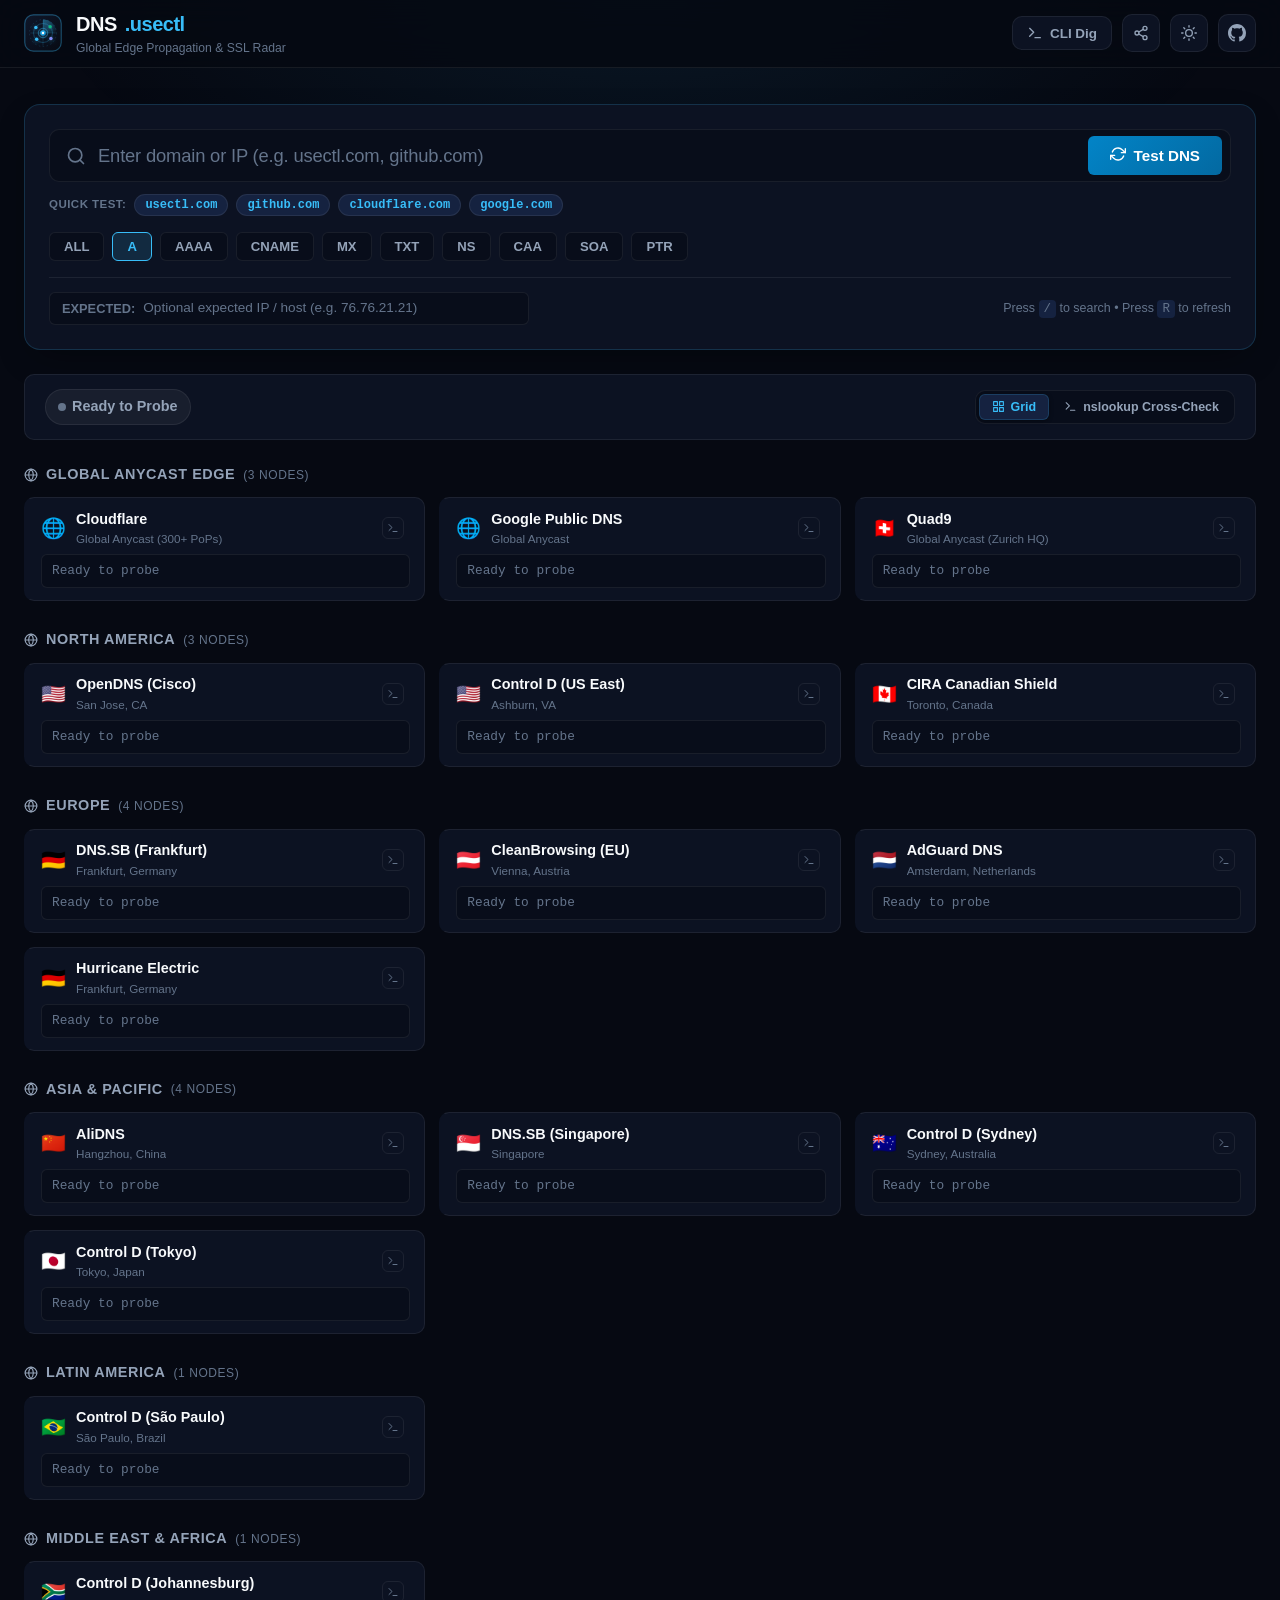
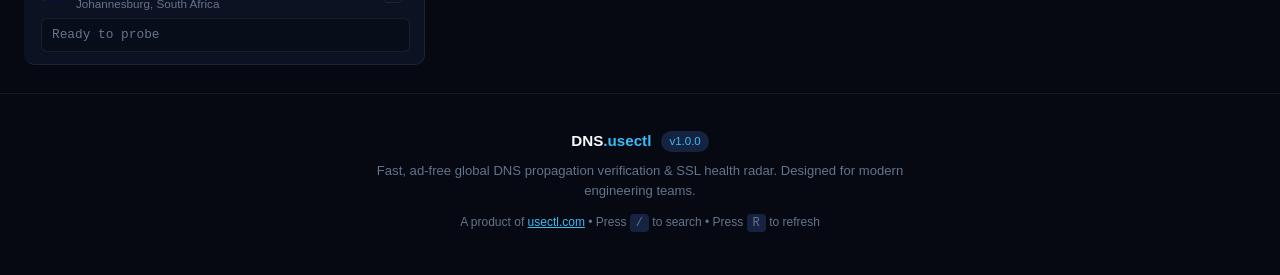
==== commit f5958b73: "feat: add DNS Zone Records Snapshot for MX, NS, CNAME, TXT, A/AAAA, CAA/SOA and multi-record card ch" ====
--- a/index.html
+++ b/index.html
@@ -211,6 +211,9 @@
   <!-- Mount: Global Consensus Summary Bar -->
   <div id="consensus-mount"></div>
 
+  <!-- Mount: DNS Zone Records Overview (MX, NS, CNAME, TXT, A, AAAA, CAA, SOA) -->
+  <div id="zone-mount"></div>
+
   <!-- Mount: Regional Resolver Grid -->
   <main class="main-content" id="grid-mount"></main>
 
--- a/css/components.css
+++ b/css/components.css
@@ -181,6 +181,47 @@
 .query-action-btn:hover {
   background: linear-gradient(135deg, #0ea5e9 0%, #0284c7 100%);
   box-shadow: 0 0 16px var(--brand-cyan-glow);
+}
+
+/* Quick Demo Suggestion Chips */
+.sample-try-row {
+  display: flex;
+  align-items: center;
+  gap: 8px;
+  margin-top: 12px;
+  flex-wrap: wrap;
+}
+
+.sample-label {
+  font-size: 0.72rem;
+  font-weight: 700;
+  text-transform: uppercase;
+  color: var(--text-dim);
+  letter-spacing: 0.04em;
+}
+
+.sample-chip {
+  background: var(--bg-surface);
+  border: 1px solid var(--border-subtle);
+  border-radius: 9999px;
+  padding: 3px 10px;
+  font-size: 0.75rem;
+  font-family: var(--font-mono);
+  font-weight: 600;
+  color: var(--brand-cyan);
+  cursor: pointer;
+  transition: all 0.15s ease;
+}
+
+.sample-chip:hover {
+  background: rgba(56, 189, 248, 0.15);
+  border-color: var(--brand-cyan);
+  color: var(--text-main);
+}
+
+.record-val-idle {
+  color: var(--text-dim);
+  font-size: 0.8rem;
 }
 
 /* Record Type Selector Pills */
@@ -1341,6 +1382,12 @@
   .cluster-row {
     grid-template-columns: 1fr;
     gap: 10px;
+  }
+  .zone-records-grid {
+    grid-template-columns: 1fr !important;
+  }
+  .zone-span-2 {
+    grid-column: span 1 !important;
   }
 }
 
@@ -1372,3 +1419,425 @@
   }
 }
 
+/* ==========================================================================
+   Active DNS Zone Records Overview (MX, NS, CNAME, TXT, A, AAAA, CAA, SOA)
+   ========================================================================== */
+.zone-overview-section {
+  margin-top: 14px;
+  margin-bottom: 24px;
+}
+
+.zone-overview-card {
+  background: var(--bg-card);
+  border: 1px solid var(--border-subtle);
+  border-radius: var(--radius-lg);
+  padding: 20px 24px;
+  box-shadow: 0 4px 20px rgba(0, 0, 0, 0.25);
+  transition: all 0.2s ease;
+}
+
+.zone-card-header {
+  display: flex;
+  align-items: center;
+  justify-content: space-between;
+  gap: 16px;
+  padding-bottom: 16px;
+  border-bottom: 1px solid var(--border-subtle);
+  flex-wrap: wrap;
+}
+
+.zone-title-wrap {
+  display: flex;
+  align-items: center;
+  gap: 12px;
+}
+
+.zone-header-icon {
+  display: flex;
+  align-items: center;
+  justify-content: center;
+  width: 36px;
+  height: 36px;
+  border-radius: 8px;
+  background: rgba(56, 189, 248, 0.12);
+  color: var(--brand-cyan);
+  border: 1px solid rgba(56, 189, 248, 0.25);
+  flex-shrink: 0;
+}
+
+.zone-header-text {
+  display: flex;
+  flex-direction: column;
+}
+
+.zone-header-title {
+  font-size: 1.05rem;
+  font-weight: 700;
+  color: var(--text-main);
+  letter-spacing: -0.01em;
+}
+
+.zone-header-sub {
+  font-size: 0.8rem;
+  color: var(--text-dim);
+  margin-top: 2px;
+}
+
+.zone-domain-name {
+  color: var(--brand-cyan);
+  font-family: var(--font-mono);
+}
+
+.zone-header-actions {
+  display: flex;
+  align-items: center;
+  gap: 10px;
+}
+
+.zone-count-badge {
+  background: rgba(16, 185, 129, 0.12);
+  border: 1px solid rgba(16, 185, 129, 0.3);
+  color: var(--brand-emerald);
+  font-size: 0.78rem;
+  font-weight: 700;
+  padding: 4px 10px;
+  border-radius: 9999px;
+  display: inline-flex;
+  align-items: center;
+  gap: 5px;
+}
+
+.count-num {
+  font-family: var(--font-mono);
+}
+
+.btn-zone-toggle {
+  background: var(--bg-surface);
+  border: 1px solid var(--border-subtle);
+  border-radius: var(--radius-sm);
+  padding: 4px 10px;
+  font-size: 0.75rem;
+  font-weight: 600;
+  color: var(--text-muted);
+  cursor: pointer;
+  transition: all 0.15s ease;
+}
+
+.btn-zone-toggle:hover {
+  border-color: var(--brand-cyan);
+  color: var(--text-main);
+}
+
+.zone-card-body.is-hidden {
+  display: none;
+}
+
+.zone-records-grid {
+  display: grid;
+  grid-template-columns: repeat(2, 1fr);
+  gap: 16px;
+  margin-top: 18px;
+}
+
+.zone-group-card {
+  background: var(--bg-surface);
+  border: 1px solid var(--border-subtle);
+  border-radius: var(--radius-md);
+  padding: 14px 16px;
+  display: flex;
+  flex-direction: column;
+  gap: 10px;
+  transition: border-color 0.2s ease;
+}
+
+.zone-group-card:hover {
+  border-color: rgba(56, 189, 248, 0.3);
+}
+
+.zone-span-2 {
+  grid-column: span 2;
+}
+
+.zone-group-top {
+  display: flex;
+  align-items: center;
+  justify-content: space-between;
+  gap: 8px;
+  padding-bottom: 8px;
+  border-bottom: 1px solid rgba(255, 255, 255, 0.05);
+}
+
+.zone-group-title {
+  display: flex;
+  align-items: center;
+  gap: 8px;
+}
+
+.zone-icon-chip {
+  color: var(--brand-cyan);
+  display: flex;
+  align-items: center;
+}
+
+.group-name {
+  font-size: 0.84rem;
+  font-weight: 700;
+  color: var(--text-main);
+}
+
+.group-pill {
+  background: var(--bg-input);
+  border: 1px solid var(--border-subtle);
+  border-radius: 9999px;
+  padding: 1px 7px;
+  font-size: 0.7rem;
+  font-family: var(--font-mono);
+  font-weight: 700;
+  color: var(--text-dim);
+}
+
+.btn-probe-group {
+  background: rgba(56, 189, 248, 0.1);
+  border: 1px solid rgba(56, 189, 248, 0.25);
+  border-radius: 4px;
+  padding: 3px 8px;
+  font-size: 0.72rem;
+  font-weight: 600;
+  color: var(--brand-cyan);
+  cursor: pointer;
+  transition: all 0.15s ease;
+}
+
+.btn-probe-group:hover {
+  background: var(--brand-cyan);
+  color: #040711;
+}
+
+.zone-group-content {
+  display: flex;
+  flex-direction: column;
+  gap: 6px;
+  max-height: 220px;
+  overflow-y: auto;
+}
+
+.zone-record-row {
+  display: flex;
+  align-items: center;
+  gap: 8px;
+  padding: 5px 8px;
+  background: var(--bg-input);
+  border: 1px solid rgba(255, 255, 255, 0.04);
+  border-radius: var(--radius-sm);
+  font-size: 0.8rem;
+  transition: background 0.15s ease;
+}
+
+.zone-record-row:hover {
+  background: rgba(255, 255, 255, 0.05);
+}
+
+.mx-prio-tag {
+  background: rgba(245, 158, 11, 0.15);
+  border: 1px solid rgba(245, 158, 11, 0.35);
+  color: var(--brand-amber);
+  font-size: 0.68rem;
+  font-family: var(--font-mono);
+  font-weight: 700;
+  padding: 1px 6px;
+  border-radius: 4px;
+  white-space: nowrap;
+}
+
+.cname-badge {
+  background: rgba(168, 85, 247, 0.15);
+  border: 1px solid rgba(168, 85, 247, 0.35);
+  color: #c084fc;
+  font-size: 0.68rem;
+  font-weight: 700;
+  padding: 1px 6px;
+  border-radius: 4px;
+  white-space: nowrap;
+}
+
+.ip-type-tag {
+  font-size: 0.68rem;
+  font-family: var(--font-mono);
+  font-weight: 700;
+  padding: 1px 6px;
+  border-radius: 4px;
+  white-space: nowrap;
+}
+
+.ip-type-tag.ipv4 {
+  background: rgba(56, 189, 248, 0.12);
+  border: 1px solid rgba(56, 189, 248, 0.3);
+  color: var(--brand-cyan);
+}
+
+.ip-type-tag.ipv6 {
+  background: rgba(129, 140, 248, 0.15);
+  border: 1px solid rgba(129, 140, 248, 0.35);
+  color: #a5b4fc;
+}
+
+.txt-type-badge {
+  font-size: 0.68rem;
+  font-weight: 700;
+  font-family: var(--font-mono);
+  padding: 1px 6px;
+  border-radius: 4px;
+  white-space: nowrap;
+}
+
+.txt-spf {
+  background: rgba(16, 185, 129, 0.15);
+  border: 1px solid rgba(16, 185, 129, 0.35);
+  color: var(--brand-emerald);
+}
+
+.txt-dmarc {
+  background: rgba(236, 72, 153, 0.15);
+  border: 1px solid rgba(236, 72, 153, 0.35);
+  color: #f472b6;
+}
+
+.txt-verify {
+  background: rgba(56, 189, 248, 0.12);
+  border: 1px solid rgba(56, 189, 248, 0.25);
+  color: var(--brand-cyan);
+}
+
+.txt-generic {
+  background: var(--bg-surface);
+  border: 1px solid var(--border-subtle);
+  color: var(--text-dim);
+}
+
+.caa-badge {
+  background: rgba(56, 189, 248, 0.12);
+  border: 1px solid rgba(56, 189, 248, 0.3);
+  color: var(--brand-cyan);
+  font-size: 0.68rem;
+  font-weight: 700;
+  padding: 1px 6px;
+  border-radius: 4px;
+  white-space: nowrap;
+}
+
+.soa-badge {
+  background: rgba(139, 92, 246, 0.15);
+  border: 1px solid rgba(139, 92, 246, 0.35);
+  color: #a78bfa;
+  font-size: 0.68rem;
+  font-weight: 700;
+  padding: 1px 6px;
+  border-radius: 4px;
+  white-space: nowrap;
+}
+
+.rec-val-mono {
+  font-family: var(--font-mono);
+  font-size: 0.8rem;
+  color: var(--text-main);
+  overflow: hidden;
+  text-overflow: ellipsis;
+  white-space: nowrap;
+  flex: 1;
+}
+
+.ip-highlight {
+  color: var(--brand-cyan);
+  font-weight: 600;
+}
+
+.zone-ttl {
+  font-size: 0.7rem;
+  color: var(--text-dim);
+  white-space: nowrap;
+  margin-left: auto;
+}
+
+.btn-copy-tiny {
+  background: transparent;
+  border: none;
+  color: var(--text-dim);
+  cursor: pointer;
+  padding: 2px 4px;
+  border-radius: 4px;
+  display: flex;
+  align-items: center;
+  transition: all 0.15s ease;
+  flex-shrink: 0;
+}
+
+.btn-copy-tiny:hover {
+  color: var(--brand-cyan);
+  background: rgba(56, 189, 248, 0.1);
+}
+
+.zone-empty-row {
+  color: var(--text-dim);
+  font-size: 0.78rem;
+  font-style: italic;
+  padding: 8px 4px;
+}
+
+.zone-hint-text {
+  color: var(--text-dim);
+  font-size: 0.78rem;
+}
+
+/* Multi-Count Chip for Resolver Cards */
+.multi-count-chip {
+  background: rgba(56, 189, 248, 0.16);
+  border: 1px solid rgba(56, 189, 248, 0.35);
+  color: var(--brand-cyan);
+  font-size: 0.68rem;
+  font-family: var(--font-mono);
+  font-weight: 700;
+  padding: 1px 5px;
+  border-radius: 9999px;
+  margin-left: 6px;
+  vertical-align: middle;
+  flex-shrink: 0;
+  display: inline-block;
+}
+
+.val-text-primary {
+  overflow: hidden;
+  text-overflow: ellipsis;
+  white-space: nowrap;
+}
+
+/* Zone Overview Loading Skeletons */
+.zone-overview-card.is-loading {
+  opacity: 0.9;
+}
+
+.zone-grid-skeleton {
+  display: grid;
+  grid-template-columns: repeat(2, 1fr);
+  gap: 16px;
+  margin-top: 18px;
+}
+
+.zone-cell-skeleton {
+  height: 80px;
+  background: var(--bg-surface);
+  border: 1px solid var(--border-subtle);
+  border-radius: var(--radius-md);
+  position: relative;
+  overflow: hidden;
+}
+
+.zone-cell-skeleton::after {
+  content: "";
+  position: absolute;
+  inset: 0;
+  transform: translateX(-100%);
+  background: linear-gradient(90deg, transparent, rgba(255, 255, 255, 0.04), transparent);
+  animation: shimmer 1.5s infinite;
+}
+
+
